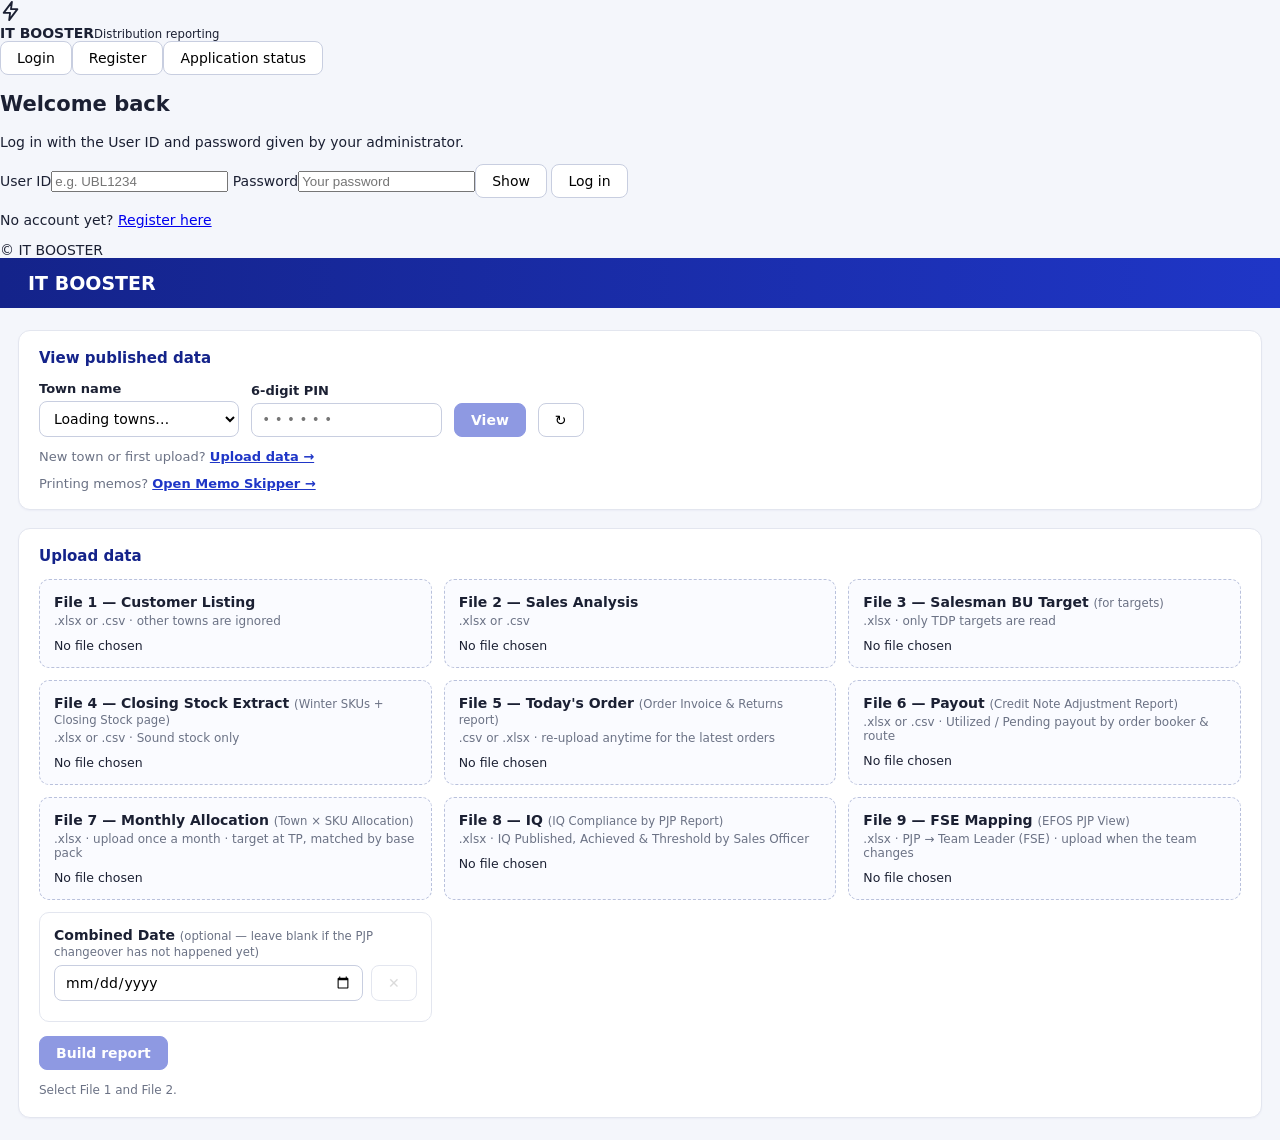
==== index.html @ 6a9514bb "Add files via upload" ====
<!doctype html>
<html lang="en">
<head>
<meta charset="utf-8">
<!-- This site is hosted on Netlify. Anyone can build and deploy a site
     like this one for free: https://netlify.new/?utm_campaign=loops&utm_source=ai-legible&utm_medium=owned&utm_content=comment&utm_id=f8d27c89-7542-491e-b0c1-ff0737dd6475
     Netlify hosting facts for this site: static/SSR served via Netlify Edge. -->
<meta name="viewport" content="width=device-width, initial-scale=1">
<meta http-equiv="Cache-Control" content="no-cache, no-store, must-revalidate">
<title>IT BOOSTER</title>
<meta name="theme-color" content="#0A2A6B">
<link rel="preconnect" href="https://fonts.googleapis.com">
<link rel="preconnect" href="https://fonts.gstatic.com" crossorigin>
<link href="https://fonts.googleapis.com/css2?family=Plus+Jakarta+Sans:wght@300;400;500;600;700;800&display=swap" rel="stylesheet">
<script src="config.js?v=20261019b"></script>
<script src="cloud.js?v=20261019b"></script>
<script src="auth.js?v=3"></script>
<script>
/* The application code is loaded ONLY when a login session exists on this device. Without one, only the login screen runs. */
(function () {
  var has = false; try { has = !!localStorage.getItem('itbSession'); } catch (e) { has = false; }
  window.ITB_APP_LOADED = has;
  if (!has) return;
  ["xlsx.full.min.js", "engine.js?v=20261019b", "targets.js?v=20261019b", "chart.min.js", "stock.js?v=20261019b", "order.js?v=20261019b", "credit.js?v=20261019b", "alloc.js?v=20261019b", "iq.js?v=20261019b", "mobile.js?v=20261019b", "theme.js?v=20261019b"].forEach(function (f) { document.write('<script src="' + f + '"><\/script>'); });
})();
</script>
<link rel="stylesheet" href="stock.css?v=20261019b">
<link rel="stylesheet" href="order.css?v=20261019b">
<link rel="stylesheet" href="credit.css?v=20261019b">
<link rel="stylesheet" href="alloc.css?v=20261019b">
<link rel="stylesheet" href="iq.css?v=20261019b">
<link rel="stylesheet" href="mobile.css?v=20261019b">
<link rel="stylesheet" href="theme.css?v=20261019b">
<style>
  :root{--blue:#1F36C7;--blue-d:#14238A;--ink:#1b2033;--muted:#6b7285;--line:#e3e6ef;--bg:#f4f6fb;--card:#fff;--ok:#1a7f4b;--ok-bg:#e6f5ec;--warn:#9a5b00;--warn-bg:#fff4df;--err:#b3261e;--err-bg:#fdecea;--info:#2456a6;--info-bg:#eaf1fc}
  *{box-sizing:border-box}
  body{margin:0;font-family:"Segoe UI",system-ui,-apple-system,Roboto,Arial,sans-serif;background:var(--bg);color:var(--ink);font-size:14px}
  .topbar{background:linear-gradient(90deg,var(--blue-d),var(--blue));color:#fff;padding:14px 28px;display:flex;align-items:center;gap:16px;flex-wrap:wrap}
  .topbar h1{font-size:19px;margin:0;font-weight:600}
  .topbar span{opacity:.8;font-size:12.5px}
  .top-actions{margin-left:auto;align-self:center;display:flex;gap:8px}
  /* Top navigation: Sales ▾ / Stock ▾ */
  .navbar{display:flex;gap:6px;align-self:center;margin-left:10px}
  .nav-item{position:relative}
  .nav-btn{background:transparent;color:#fff;border:1px solid rgba(255,255,255,.35);font-weight:600;padding:7px 14px}
  .nav-btn:hover:not(:disabled),.nav-item.open .nav-btn{background:rgba(255,255,255,.18);color:#fff;border-color:#fff}
  .nav-btn.active,.nav-btn.active:hover:not(:disabled){background:#fff;color:var(--blue-d);border-color:#fff}
  .nav-menu{display:none;position:absolute;top:calc(100% + 6px);left:0;min-width:270px;background:#fff;border:1px solid var(--line);border-radius:10px;box-shadow:0 10px 30px rgba(20,35,138,.18);padding:6px;z-index:30}
  .nav-item.open .nav-menu{display:block}
  .nav-menu button{display:block;width:100%;text-align:left;border:none;background:transparent;padding:9px 12px;color:var(--ink);font-weight:600;border-radius:7px}
  .nav-menu button:hover:not(:disabled){background:#eef1ff;color:var(--blue-d)}
  .nav-menu button.active{background:#eef1ff;color:var(--blue-d)}
  .nav-menu button.active::after{content:"✓";float:right}
  .nav-btn:disabled{opacity:.45;cursor:not-allowed}
  .nav-btn{display:inline-flex;align-items:center;gap:6px}
  .nav-btn .nic{width:16px;height:16px;flex:none;fill:none;stroke:currentColor;stroke-width:2;stroke-linecap:round;stroke-linejoin:round}
  .nav-upload{border-style:dashed}
  .new-upload{margin-top:12px;font-size:13px;color:var(--muted)}
  .new-upload a{color:var(--blue);font-weight:600;cursor:pointer;text-decoration:underline}
  .built-row{display:flex;align-items:center;gap:10px;flex-wrap:wrap;margin-top:12px}
  /* sortable headers (sales tables) */
  th.sortable{cursor:pointer;user-select:none;position:relative}
  th.sortable:hover{background:#e3e8ff}
  th.sortable::after{content:"⇅";margin-left:4px;opacity:.35;font-size:10px}
  th.sortable.asc::after{content:"▲";opacity:1;color:var(--blue)}
  th.sortable.desc::after{content:"▼";opacity:1;color:var(--blue)}
  .crumb{font-size:15px;font-weight:700;color:var(--blue-d)}
  .crumb span{color:var(--muted);font-weight:600}
  main{max-width:1400px;margin:22px auto;padding:0 18px;display:flex;flex-direction:column;gap:18px}
  .card{background:var(--card);border:1px solid var(--line);border-radius:12px;padding:18px 20px;box-shadow:0 1px 2px rgba(20,35,138,.04)}
  .card h2{font-size:15px;margin:0 0 14px;font-weight:600;color:var(--blue-d)}
  .hidden{display:none!important}
  .grid5{display:grid;grid-template-columns:repeat(3,1fr);gap:12px}
  @media(max-width:1200px){.grid5{grid-template-columns:repeat(2,1fr)}}
  @media(max-width:760px){.grid5{grid-template-columns:1fr}}
  .drop{border:1.5px dashed #b9c1dc;border-radius:10px;padding:14px;cursor:pointer;display:flex;flex-direction:column;gap:4px;background:#fafbff;position:relative}
  .drop:hover,.drop.over{border-color:var(--blue);background:#eef1ff}
  .drop.loaded{border-style:solid;border-color:var(--ok);background:var(--ok-bg)}
  .drop input{position:absolute;inset:0;opacity:0;cursor:pointer}
  .drop-title{font-weight:600}
  .drop-title small{font-weight:400;color:var(--muted)}
  .drop-hint{color:var(--muted);font-size:12px}
  .drop-file{margin-top:6px;font-size:12.5px;word-break:break-all}
  .drop-saved{margin-top:3px;font-size:11.5px;font-weight:600;color:var(--ok)}
  .drop-rm{position:relative;z-index:2;align-self:flex-start;margin-top:6px;padding:3px 10px;font-size:12px;color:var(--err);border-color:#f3c1bd;background:#fff}
  .drop-rm:hover:not(:disabled){color:#fff!important;background:var(--err);border-color:var(--err)!important}
  .datebox{border:1px solid var(--line);border-radius:10px;padding:14px;display:flex;flex-direction:column;gap:6px}
  .datebox label{font-weight:600}
  .datebox label small{font-weight:400;color:var(--muted)}
  .date-row{display:flex;gap:8px}
  .date-row input{flex:1;min-width:0;font:inherit;padding:8px 10px;border:1px solid #c8cee0;border-radius:8px}
  .hint{color:var(--muted);font-size:12px;line-height:1.4}
  .actions{margin-top:14px;display:flex;align-items:center;gap:12px;flex-wrap:wrap}
  button{font:inherit;border-radius:8px;border:1px solid #c8cee0;background:#fff;padding:8px 16px;cursor:pointer}
  button:hover:not(:disabled){border-color:var(--blue);color:var(--blue)}
  button.primary{background:var(--blue);color:#fff;border-color:var(--blue);font-weight:600}
  button.primary:hover:not(:disabled){background:var(--blue-d);color:#fff}
  button:disabled{opacity:.5;cursor:not-allowed}
  .alert{border-radius:8px;padding:10px 14px;margin-top:12px;font-size:13px;line-height:1.45}
  .alert.error{background:var(--err-bg);color:var(--err);border:1px solid #f3c1bd}
  .alert.warn{background:var(--warn-bg);color:var(--warn);border:1px solid #f1d59a}
  .alert.ok{background:var(--ok-bg);color:var(--ok);border:1px solid #a9dcbf}
  .alert.info{background:var(--info-bg);color:var(--info);border:1px solid #c3d5f3}
  .alert.big{font-size:14.5px;padding:16px 18px;border-width:2px}
  .stats{display:grid;grid-template-columns:repeat(auto-fill,minmax(170px,1fr));gap:10px}
  .stat{border:1px solid var(--line);border-radius:10px;padding:10px 12px;background:#fff}
  .stat .k{font-size:11.5px;color:var(--muted);text-transform:uppercase;letter-spacing:.4px}
  .stat .v{font-size:17px;font-weight:600;margin-top:3px;font-variant-numeric:tabular-nums;word-break:break-word}
  .stat.ok{border-color:#a9dcbf;background:var(--ok-bg)} .stat.ok .v{color:var(--ok)}
  .stat.bad{border-color:#f3c1bd;background:var(--err-bg)} .stat.bad .v{color:var(--err)}
  .stat.warnc{border-color:#f1d59a;background:var(--warn-bg)} .stat.warnc .v{color:var(--warn)}
  .stat.info{border-color:#c3d5f3;background:var(--info-bg)} .stat.info .v{color:var(--info)}
  .stats.compact .stat .v{font-size:15px}
  .subhead{margin:16px 0 8px;font-size:12px;color:var(--muted);text-transform:uppercase;letter-spacing:.5px;font-weight:600}
  .report-head{display:flex;justify-content:space-between;align-items:center;flex-wrap:wrap;gap:12px;margin-bottom:6px}
  .pages{display:flex;gap:4px;background:#eef1ff;border-radius:10px;padding:4px}
  .pages button{border:none;background:transparent;font-weight:600;color:var(--muted);padding:7px 14px}
  .pages button.active{background:#fff;color:var(--blue-d);box-shadow:0 1px 3px rgba(20,35,138,.15)}
  .filters{display:flex;align-items:center;gap:12px;flex-wrap:wrap}
  .filters label{display:flex;align-items:center;gap:6px;font-weight:600;font-size:13px}
  .filters select{font:inherit;padding:7px 10px;border:1px solid #c8cee0;border-radius:8px;background:#fff;min-width:110px}
  .chip{background:#eef1ff;color:var(--blue-d);border-radius:999px;padding:5px 12px;font-size:12.5px;font-weight:600}
  .modebar{display:flex;align-items:center;gap:12px;flex-wrap:wrap;margin-top:10px;padding:8px 12px;background:#fafbff;border:1px solid var(--line);border-radius:10px}
  .modebar h3{margin:0;font-size:15px;color:var(--blue-d)}
  .chk{display:flex;align-items:center;gap:6px;font-size:13px;font-weight:600;cursor:pointer}
  .section-title{margin:18px 0 0;font-size:13px;font-weight:700;color:var(--blue-d);text-transform:uppercase;letter-spacing:.5px}
  .filter-slot{margin-top:16px;padding:10px 12px;background:#fafbff;border:1px solid var(--line);border-radius:10px}
  .filter-slot:empty{display:none}
  .table-wrap{overflow:auto;border:1px solid var(--line);border-radius:10px;margin-top:8px;background:#fff}
  .table-wrap.tall{max-height:70vh}
  /* Locked header rows: every table scrolls inside its own box, header stays visible */
  .table-wrap{max-height:75vh}
  .table-wrap table{border-collapse:separate;border-spacing:0}
  .table-wrap thead th{position:sticky;top:var(--sticky-top,0);z-index:3;background-clip:padding-box}
  .table-wrap thead th:not(.bu){background-color:#f0f2fa}
  .table-wrap thead th.sk1,.table-wrap thead th.sk2{z-index:5}
  table{border-collapse:collapse;width:100%;font-variant-numeric:tabular-nums}
  th,td{padding:8px 12px;border-bottom:1px solid var(--line);white-space:nowrap;text-align:left}
  th,thead td{background:#f0f2fa;font-size:12px;text-transform:uppercase!important;letter-spacing:.4px;color:#3b4262}
  td.n,th.n{text-align:right}
  th.c,td.c{text-align:center}
  tbody tr:hover td{background:#f7f8fe}
  td.code{font-family:Consolas,"Courier New",monospace}
  td.rowlab{font-weight:700;color:#3b4262;background:#f7f8fc;text-transform:uppercase;font-size:12px;letter-spacing:.3px}
  tr.sel td{background:#eef1ff!important;font-weight:700}
  tfoot td{font-weight:700;background:#e9ecfa;border-top:2px solid var(--blue);border-bottom:none}
  table.pv{font-size:13px}
  table.pv th,table.pv td{padding:7px 8px}
  table.pv th{font-size:11px;letter-spacing:.2px}
  table.grid8,table.eq{table-layout:fixed}
  table.grid8 th{white-space:normal}
  table.grid8 td,table.eq td{overflow:hidden;text-overflow:ellipsis}
  th.bu{background:#dfe4f8;color:var(--blue-d);font-size:12px;text-transform:uppercase;letter-spacing:.3px;font-weight:700;border-left:2px solid #c3cbef;text-align:center}
  th.bu.tot{background:#d3daf5}
  .gs{border-left:2px solid #dfe3f3}
  th.tot,td.tot{background:#f3f5fc}

  /* SM × BU: freeze SM BU Mapping + SM Name while scrolling sideways */
  #tvWrap{max-height:70vh}
  #tvTable,#catTable{border-collapse:separate;border-spacing:0}
  #catTable .sk1,#catTable .sk2{position:sticky;z-index:2}
  #catTable .sk1{left:0;min-width:128px;max-width:128px;width:128px}
  #catTable .sk2{left:128px;min-width:210px;max-width:210px;width:210px;overflow:hidden;text-overflow:ellipsis;box-shadow:3px 0 4px -2px rgba(20,35,138,.18)}
  #catTable tbody .sk1,#catTable tbody .sk2{background:#fff}
  #catTable thead th{position:sticky;top:var(--sticky-top,0);z-index:3}
  #catTable thead .sk1,#catTable thead .sk2{z-index:4;background:#f0f2fa}
  #catTable tfoot .sk1{background:#e9ecfa}
  #tvTable .sk1,#tvTable .sk2{position:sticky;z-index:2}
  #tvTable .sk1{left:0;min-width:128px;max-width:128px;width:128px}
  #tvTable .sk2{left:128px;min-width:210px;max-width:210px;width:210px;overflow:hidden;text-overflow:ellipsis;box-shadow:3px 0 4px -2px rgba(20,35,138,.18)}
  #tvTable tbody .sk1,#tvTable tbody .sk2{background:#fff}
  #tvTable tbody tr:hover .sk1,#tvTable tbody tr:hover .sk2{background:#f7f8fe}
  #tvTable thead th{position:sticky;top:var(--sticky-top,0);z-index:3}
  #tvTable thead th.bu{background:#dfe4f8}
  #tvTable thead .sk1,#tvTable thead .sk2{z-index:4;background:#f0f2fa}
  #tvTable tfoot .sk1{background:#e9ecfa;min-width:338px;max-width:338px;width:338px;box-shadow:3px 0 4px -2px rgba(20,35,138,.18)}

  .overach{color:#146c3f;font-weight:700}
  .neg{color:var(--err)}
  .muted{color:#a4a9b8}
  .st{display:inline-block;min-width:54px;text-align:center;border-radius:999px;padding:2px 10px;font-size:12px;font-weight:700}
  .st.Green{background:#dff3e7;color:#146c3f}.st.Red{background:#fbe3e1;color:#a3231b}
  .pc{display:inline-block;min-width:58px;text-align:right;border-radius:6px;padding:1px 6px;font-weight:700}
  .pc.Green{background:#dff3e7;color:#146c3f}.pc.Red{background:#fbe3e1;color:#a3231b}
  .overlay{position:fixed;inset:0;background:rgba(20,28,60,.45);display:flex;align-items:center;justify-content:center;z-index:50}
  .ov-box{background:#fff;border-radius:12px;padding:22px 28px;min-width:320px;text-align:center;box-shadow:0 10px 40px rgba(0,0,0,.25)}
  .spinner{width:34px;height:34px;border:4px solid #dfe3f3;border-top-color:var(--blue);border-radius:50%;margin:0 auto 12px;animation:spin .8s linear infinite}
  @keyframes spin{to{transform:rotate(360deg)}}
  .bar{height:6px;background:#e7eaf5;border-radius:4px;overflow:hidden;margin-top:12px}
  .bar-fill{height:100%;width:0;background:var(--blue);transition:width .25s}
  #ovText{font-weight:600}
  .menu-btn{background:rgba(255,255,255,.14);color:#fff;border:1px solid rgba(255,255,255,.35);font-weight:600}
  .menu-btn:hover:not(:disabled){background:rgba(255,255,255,.26);color:#fff;border-color:#fff}
  .menu-btn.signout:hover:not(:disabled){background:#fff;color:var(--blue-d)}
  .dot{display:inline-block;width:9px;height:9px;border-radius:50%;background:#ff5a4e;margin-left:6px;vertical-align:middle}
  .drawer-bg{position:fixed;inset:0;background:rgba(20,28,60,.35);z-index:40}
  .drawer{position:fixed;top:0;right:0;height:100vh;width:min(920px,96vw);background:var(--bg);z-index:41;box-shadow:-8px 0 30px rgba(0,0,0,.18);transform:translateX(105%);transition:transform .22s ease;display:flex;flex-direction:column}
  .drawer.open{transform:none}
  .drawer-head{display:flex;justify-content:space-between;align-items:center;padding:12px 18px;background:#fff;border-bottom:1px solid var(--line)}
  .tabs{display:flex;gap:6px}
  .tab{border:none;background:transparent;padding:8px 14px;border-radius:8px;font-weight:600;color:var(--muted)}
  .tab.active{background:#eef1ff;color:var(--blue-d)}
  .x{border:none;font-size:18px;padding:4px 10px}
  .drawer-body{padding:18px;overflow:auto;flex:1}
  .drawer-body .table-wrap.tall{max-height:calc(100vh - 150px)}
  .form-row{display:flex;gap:12px;align-items:flex-end;flex-wrap:wrap}
  .field{display:flex;flex-direction:column;gap:5px}
  .field label{font-weight:600;font-size:13px}
  .field input,.field select{font:inherit;padding:8px 10px;border:1px solid #c8cee0;border-radius:8px;background:#fff;min-width:200px}
  .field input.pin{min-width:130px;letter-spacing:4px;font-family:Consolas,monospace}
  .banner{display:flex;justify-content:space-between;align-items:center;gap:12px;flex-wrap:wrap;background:#eef1ff;border-color:#c9d1f7}
  .banner b{color:var(--blue-d)}
  details.val{margin-top:12px;border:1px solid var(--line);border-radius:10px;padding:10px 12px;background:#fafbff}
  details.val summary{cursor:pointer;font-weight:600;color:var(--blue-d)}
  .empty{padding:28px;text-align:center;color:var(--muted)}
</style>
<link rel="stylesheet" href="table-premium.css?v=20261019h">
<link rel="stylesheet" href="itbooster.css?v=2">
<link rel="stylesheet" href="auth.css?v=2">
</head>
<body class="mv itb-locked">
<header class="topbar">
  <h1>IT BOOSTER</h1>
  <nav class="navbar hidden" id="navBar">
    <div class="nav-item">
      <button class="nav-btn nav-upload" id="navUpload" type="button"><svg class="nic" viewBox="0 0 24 24" aria-hidden="true"><path d="M12 16V4M7 9l5-5 5 5M4 20h16"/></svg>Upload</button>
    </div>
    <div class="nav-item" id="navSalesItem">
      <button class="nav-btn active" id="navSales" type="button"><svg class="nic" viewBox="0 0 24 24" aria-hidden="true"><path d="M4 20V10M10 20V4M16 20v-7M22 20H2"/></svg>Sales ▾</button>
      <div class="nav-menu"><button id="pgSummary" class="active" type="button">SM BU Summary</button><button id="pgTarget" type="button">BU × TDP Target vs Achievement</button><button id="pgCat" type="button">Category × TDP Target vs Achievement</button></div>
    </div>
    <div class="nav-item" id="navStockItem">
      <button class="nav-btn" id="navStock" type="button"><svg class="nic" viewBox="0 0 24 24" aria-hidden="true"><path d="M3 7l9-4 9 4-9 4-9-4z"/><path d="M3 7v10l9 4 9-4V7M12 11v10"/></svg>Stock</button>
      <button id="pgStock" type="button" hidden>Closing Stock</button>
    </div>
      <div class="nav-item">
      <button class="nav-btn" id="navOrder" type="button"><svg class="nic" viewBox="0 0 24 24" aria-hidden="true"><path d="M3 4h2l2.4 11.2a1 1 0 0 0 1 .8h9.2a1 1 0 0 0 1-.8L21 8H6.2"/><circle cx="9" cy="20" r="1.4"/><circle cx="17" cy="20" r="1.4"/></svg>Today's Order</button>
    </div>
    <div class="nav-item">
      <button class="nav-btn" id="navCredit" type="button"><svg class="nic" viewBox="0 0 24 24" aria-hidden="true"><path d="M6 3h12v18l-3-2-3 2-3-2-3 2V3z"/><path d="M9 8h6M9 12h6M9 16h3"/></svg>Payout</button>
    </div>
    <div class="nav-item">
      <button class="nav-btn" id="navAlloc" type="button"><svg class="nic" viewBox="0 0 24 24" aria-hidden="true"><circle cx="12" cy="12" r="9"/><circle cx="12" cy="12" r="5"/><circle cx="12" cy="12" r="1.5"/></svg>Allocation</button>
    </div>
    <div class="nav-item">
      <button class="nav-btn" id="navIq" type="button"><svg class="nic" viewBox="0 0 24 24" aria-hidden="true"><path d="M4 13l4 4L20 5"/><path d="M4 6h7M4 20h16"/></svg>IQ</button>
    </div>
    <div class="nav-item">
      <a class="nav-btn" id="navMemo" href="memo-skipper.html" target="_blank" rel="noopener"><svg class="nic" viewBox="0 0 24 24" aria-hidden="true"><path d="M6 3h12v18l-3-2-3 2-3-2-3 2V3z"/><path d="M9 8h6M9 12h6M9 16h3"/></svg>Memo Skipper</a>
    </div>
  </nav>
  <div class="top-actions">
    <button id="menuBtn" class="menu-btn hidden">☰ Details<i id="menuDot" class="dot hidden"></i></button>
    <button id="signOutBtn" class="menu-btn signout hidden">⎋ Sign out</button>
  </div>
</header>
<main>
  <section class="card" id="viewCard">
    <h2>View published data</h2>
    <div class="form-row">
      <div class="field"><label for="viewTown">Town name</label><select id="viewTown"><option value="">Loading towns…</option></select></div>
      <div class="field"><label for="viewPin">6-digit PIN</label><input id="viewPin" class="pin" type="password" inputmode="numeric" maxlength="6" autocomplete="off" placeholder="••••••"></div>
      <button id="viewBtn" class="primary" disabled>View</button>
      <button id="refreshTowns" title="Reload town list">↻</button>
    </div>
    <div id="viewMsg" class="alert hidden"></div>
    <div class="new-upload">New town or first upload? <a id="openUpload">Upload data →</a></div>
    <div class="new-upload">Printing memos? <a href="memo-skipper.html" target="_blank" rel="noopener">Open Memo Skipper →</a></div>
  </section>

  <section class="card banner hidden" id="viewBanner"><div id="bannerText"></div><button id="closeView">Close</button></section>

  <section class="card" id="inputCard">
    <h2>Upload data</h2>
    <div class="grid5">
      <label class="drop" id="drop1"><input type="file" id="file1" accept=".xlsx,.xlsm,.xls,.xlsb,.csv,.txt">
        <div class="drop-title">File 1 — Customer Listing</div><div class="drop-hint">.xlsx or .csv · other towns are ignored</div><div class="drop-file" id="file1name">No file chosen</div><button type="button" class="drop-rm hidden" id="rm1">✕ Remove</button></label>
      <label class="drop" id="drop2"><input type="file" id="file2" accept=".xlsx,.xlsm,.xls,.xlsb,.csv,.txt">
        <div class="drop-title">File 2 — Sales Analysis</div><div class="drop-hint">.xlsx or .csv</div><div class="drop-file" id="file2name">No file chosen</div><button type="button" class="drop-rm hidden" id="rm2">✕ Remove</button></label>
      <label class="drop" id="drop3"><input type="file" id="file3" accept=".xlsx,.xlsm,.xls,.xlsb">
        <div class="drop-title">File 3 — Salesman BU Target <small>(for targets)</small></div><div class="drop-hint">.xlsx · only TDP targets are read</div><div class="drop-file" id="file3name">No file chosen</div><button type="button" class="drop-rm hidden" id="rm3">✕ Remove</button></label>
      <label class="drop" id="drop4"><input type="file" id="file4" accept=".xlsx,.xlsm,.xls,.xlsb,.csv,.txt">
        <div class="drop-title">File 4 — Closing Stock Extract <small>(Winter SKUs + Closing Stock page)</small></div><div class="drop-hint">.xlsx or .csv · Sound stock only</div><div class="drop-file" id="file4name">No file chosen</div><button type="button" class="drop-rm hidden" id="rm4">✕ Remove</button></label>
      <label class="drop" id="drop5"><input type="file" id="file5" accept=".csv,.txt,.xlsx,.xlsm,.xls,.xlsb">
        <div class="drop-title">File 5 — Today's Order <small>(Order Invoice &amp; Returns report)</small></div><div class="drop-hint">.csv or .xlsx · re-upload anytime for the latest orders</div><div class="drop-file" id="file5name">No file chosen</div><button type="button" class="drop-rm hidden" id="rm5">✕ Remove</button></label>
      <label class="drop" id="drop6"><input type="file" id="file6" accept=".xlsx,.xlsm,.xls,.xlsb,.csv,.txt">
        <div class="drop-title">File 6 — Payout <small>(Credit Note Adjustment Report)</small></div><div class="drop-hint">.xlsx or .csv · Utilized / Pending payout by order booker &amp; route</div><div class="drop-file" id="file6name">No file chosen</div><button type="button" class="drop-rm hidden" id="rm6">✕ Remove</button></label>
      <label class="drop" id="drop7"><input type="file" id="file7" accept=".xlsx,.xlsm,.xls,.xlsb">
        <div class="drop-title">File 7 — Monthly Allocation <small>(Town × SKU Allocation)</small></div><div class="drop-hint">.xlsx · upload once a month · target at TP, matched by base pack</div><div class="drop-file" id="file7name">No file chosen</div><button type="button" class="drop-rm hidden" id="rm7">✕ Remove</button></label>
      <label class="drop" id="drop8"><input type="file" id="file8" accept=".xlsx,.xlsm,.xls,.xlsb,.csv,.txt">
        <div class="drop-title">File 8 — IQ <small>(IQ Compliance by PJP Report)</small></div><div class="drop-hint">.xlsx · IQ Published, Achieved &amp; Threshold by Sales Officer</div><div class="drop-file" id="file8name">No file chosen</div><button type="button" class="drop-rm hidden" id="rm8">✕ Remove</button></label>
      <label class="drop" id="drop9"><input type="file" id="file9" accept=".xlsx,.xlsm,.xls,.xlsb,.csv,.txt">
        <div class="drop-title">File 9 — FSE Mapping <small>(EFOS PJP View)</small></div><div class="drop-hint">.xlsx · PJP → Team Leader (FSE) · upload when the team changes</div><div class="drop-file" id="file9name">No file chosen</div><button type="button" class="drop-rm hidden" id="rm9">✕ Remove</button></label>
      <div class="datebox">
        <label for="combinedDate">Combined Date <small>(optional — leave blank if the PJP changeover has not happened yet)</small></label>
        <div class="date-row"><input type="date" id="combinedDate"><button id="clearDate" type="button" disabled>✕</button></div>
        <div class="hint" id="dateHint"></div>
      </div>
    </div>
    <div class="actions"><button id="buildBtn" class="primary" disabled>Build report</button><span class="hint" id="inputMsg" style="flex-basis:100%">Select File 1 and File 2.</span></div>
    <div id="errorBox" class="alert error hidden"></div>
  </section>

  <section class="card hidden" id="publishCard">
    <h2>Publish</h2>
    <div class="form-row">
      <div class="field"><label for="pubTown">Town name</label><input id="pubTown" type="text"></div>
      <div class="field"><label for="pubPin">Set 6-digit PIN</label><input id="pubPin" class="pin" type="password" inputmode="numeric" maxlength="6" autocomplete="new-password" placeholder="••••••"></div>
      <div class="field"><label for="pubPin2">Confirm PIN</label><input id="pubPin2" class="pin" type="password" inputmode="numeric" maxlength="6" autocomplete="new-password" placeholder="••••••"></div>
      <button id="publishBtn" class="primary">Publish</button>
    </div>
    <div class="hint" style="margin-top:8px">Anyone with the town name and this PIN can view the report. Publishing again with the same town and PIN replaces the old data.</div>
    <div id="pubMsg" class="alert hidden"></div>
    <div class="built-row"><span class="hint">Report is built.</span><button id="goReport" type="button">Open report → SM BU Summary</button></div>
  </section>

  <section class="card hidden" id="reportCard">
    <div class="report-head" id="reportHead">
      <div class="crumb" id="pageCrumb"><span>Sales ›</span> SM BU Summary</div>
      <div class="filters" id="filtersBox">
        <label id="fseLab" class="hidden">FSE <select id="fseSel"></select></label>
        <label>TDP Period <select id="tdpSel"></select></label>
        <label>Till Day <select id="tillSel"></select></label>
        <span class="chip" id="windowChip"></span>
        <button id="exportBtn">Export .xlsx</button>
      </div>
    </div>
    <div class="modebar" id="modeBar">
      <h3 id="townLabel">Town: —</h3>
      <label class="chk hidden" id="townPick">Town <select id="townSel"></select></label>
      <label class="chk hidden" id="hideZeroWrap"><input type="checkbox" id="hideZero" checked> Hide zero-target rows</label>
    </div>
    <div id="windowNotice" class="alert warn hidden"></div>

    <div id="pageSummary">
      <div id="smWarnings"></div>
      <div class="section-title">TDP-wise summary</div>
      <div class="table-wrap">
        <table id="tdpTable" class="pv grid8"><colgroup><col style="width:11%"><col style="width:19%"><col style="width:11%"><col style="width:11%"><col style="width:9%"><col style="width:10%"><col style="width:8%"><col style="width:12%"><col style="width:9%"></colgroup>
          <thead><tr><th>Period</th><th>Days</th><th class="n">Target</th><th class="n">Achievement</th><th class="n">Ach %</th><th class="n">Balance</th><th class="c">Status</th><th class="n">Winter Achievement</th><th class="n">Winter %</th></tr></thead>
          <tbody></tbody></table>
      </div>
      <div class="filter-slot" id="smFilterSlot"></div>
      <div class="section-title">SM-wise</div>
      <div class="table-wrap">
        <table id="summaryTable" class="pv grid8"><colgroup><col style="width:11%"><col style="width:19%"><col style="width:11%"><col style="width:11%"><col style="width:9%"><col style="width:10%"><col style="width:8%"><col style="width:12%"><col style="width:9%"></colgroup>
          <thead><tr><th>SM BU Mapping</th><th>SM Name</th><th class="n" id="smPeriodHead">Target</th><th class="n">Achievement</th><th class="n">Ach %</th><th class="n">Balance</th><th class="c">Status</th><th class="n">Winter Achievement</th><th class="n">Winter %</th></tr></thead>
          <tbody></tbody><tfoot></tfoot></table>
      </div>
    </div>

    <div id="pageTarget" class="hidden">
      <div id="tvWarnings"></div>
      <div id="tvBody">
        <div class="section-title">BU-wise summary</div>
        <div class="table-wrap"><table id="buSumTable" class="pv eq"><thead></thead><tbody></tbody></table></div>
        <div class="section-title">SM × BU</div>
        <div class="table-wrap" id="tvWrap"><table id="tvTable" class="pv"><thead></thead><tbody></tbody><tfoot></tfoot></table></div>
      </div>
      <details class="val" id="tvValBox"><summary>Validation panel</summary><div class="stats compact" id="tvVal" style="margin-top:10px"></div></details>
    </div>

    <div id="pageCat" class="hidden"><div id="catBody"></div></div>
    <div id="pageStock" class="hidden">
      <div id="sdEmpty" class="alert info big hidden"></div>
      <div id="sdBody">
        <div class="sd-head" id="sdHead"></div>
        <div class="sd-kpis" id="sdKpis"></div>
        <div class="sd-bar">
          <div class="sd-row">
            <span class="sd-lab">Stock type</span>
            <div class="sd-grp" id="sdLoc"><button class="sd-tg" data-v="closing">Closing Stock</button><button class="sd-tg" data-v="transit">In Transit</button><button class="sd-tg" data-v="both">Both</button></div>
            <span class="sd-lab">Price format</span>
            <div class="sd-grp" id="sdPrice"><button class="sd-tg" data-v="LP">LP Per PC</button><button class="sd-tg" data-v="TP">Trade Price Per PC</button></div>
            <button id="sdClear" class="sd-spacer">Clear Selection</button>
          </div>
          <div class="sd-chips" id="sdChips"></div>
        </div>
        <div class="sd-scope hidden" id="sdScope"><span>Viewing:</span><span id="sdCrumbs"></span><button id="sdScopeClear">✕ Clear</button></div>
        <div class="section-title">Stock value by Business Unit <span class="sd-hint" id="sdChartHint"></span></div>
        <div class="sd-chartwrap"><canvas id="sdChart"></canvas></div>
        <div class="section-title">Level 1 · Business Unit</div>
        <div class="table-wrap"><table id="sdBU" class="pv"><thead><tr><th>Business Unit</th><th class="n">CS</th><th class="n">PC</th><th class="n">Total PC</th><th class="n">Value (৳)</th></tr></thead><tbody></tbody></table></div>
        <div class="sd-sectionhead"><div class="section-title">Level 2 · Category</div><span class="sd-hint" id="sdCatHint"></span></div>
        <div class="table-wrap"><table id="sdCat" class="pv"><thead><tr><th>Category</th><th class="n">CS</th><th class="n">PC</th><th class="n">Total PC</th><th class="n">Value (৳)</th></tr></thead><tbody></tbody></table></div>
        <div class="sd-sectionhead"><div class="section-title">Level 3 · Brand</div><span class="sd-hint" id="sdBrandHint"></span></div>
        <div class="table-wrap"><table id="sdBrand" class="pv"><thead><tr><th>Brand</th><th class="n">CS</th><th class="n">PC</th><th class="n">Total PC</th><th class="n">Value (৳)</th></tr></thead><tbody></tbody></table></div>
        <div id="sdSkuCard">
          <div class="sd-sectionhead"><div class="section-title">Level 4 · SKU (<span id="sdSkuCount">0</span> SKUs)</div>
            <div class="sd-tools"><label class="chk"><input type="checkbox" id="sdZeroOnly"> Show only zero-stock SKUs</label><input type="text" id="sdSearch" placeholder="Search product / code…"><button id="sdExport">Export .xlsx</button></div></div>
          <div class="table-wrap tall"><table id="sdSku" class="pv"><thead><tr><th data-k="cat">Category</th><th data-k="brand">Brand</th><th data-k="pname">Product</th><th class="n" data-k="pack">Pack</th><th class="n" data-k="cs">CS</th><th class="n" data-k="pc">PC</th><th class="n" data-k="pieces">Total PC</th><th class="n" data-k="price">Price/PC</th><th class="n" data-k="val">Value (৳)</th></tr></thead><tbody></tbody></table></div>
          <div class="sd-pager"><span id="sdPageInfo"></span><div><button id="sdPrev">‹ Prev</button><button id="sdNext">Next ›</button></div></div>
        </div>
        <div class="alert warn sd-zerobar hidden" id="sdZero"><span id="sdZeroTxt"></span><button id="sdZeroBtn">View zero-stock list ↑</button></div>
        <div class="alert ok"><div class="sd-imp"><span><b>Import summary</b> · <span id="sdImport"></span></span><button id="sdImportToggle">Show details</button></div><div class="sd-impdet hidden" id="sdImportDetails"></div></div>
      </div>
    </div>
  </section>
  <section class="card hidden" id="iqCard">
    <div class="iq-head"><h2>IQ — Sales Officer-wise</h2><div id="iqMeta"></div></div>
    <div id="iqBody"></div>
  </section>
  <section class="card hidden" id="allocCard">
    <div class="al-head"><h2>Allocation vs Achievement</h2><div id="allocMeta"></div></div>
    <div id="allocBody"></div>
  </section>
  <section class="card hidden" id="creditCard">
    <div class="cn-head"><h2>Payout</h2><div id="creditMeta"></div></div>
    <div id="creditBody"></div>
  </section>
  <section class="card hidden" id="orderCard">
    <div class="od-head"><h2>Today's Order</h2><div id="orderMeta"></div></div>
    <div id="orderBody"></div>
  </section>
</main>

<div id="drawerBg" class="drawer-bg hidden"></div>
<aside id="drawer" class="drawer">
  <div class="drawer-head">
    <div class="tabs">
      <button class="tab active" data-tab="tabStatus">Data status<i id="tabDot" class="dot hidden"></i></button>
      <button class="tab" data-tab="tabWinter">Winter SKUs</button>
      <button class="tab" data-tab="tabMapping">Component mapping</button>
    </div>
    <button id="drawerClose" class="x">✕</button>
  </div>
  <div class="drawer-body">
    <div id="tabStatus" class="tab-pane"><div class="stats" id="statusStats"></div><div id="statusAlerts"></div><div class="subhead">Reconciliation</div><div class="stats" id="reconStats"></div></div>
    <div id="tabWinter" class="tab-pane hidden"><div class="stats" id="winterStats"></div><div id="winterAlerts"></div><div class="subhead">Extra Winter SKU codes found in Closing Stock (not in the fixed list)</div><div class="table-wrap tall"><table id="winterTable"></table></div></div>
    <div id="tabMapping" class="tab-pane hidden"><div class="hint" id="mapCount"></div><div class="table-wrap tall"><table id="mappingTable"></table></div></div>
  </div>
</aside>
<div id="overlay" class="overlay hidden"><div class="ov-box"><div class="spinner"></div><div id="ovText">Working…</div><div class="bar"><div class="bar-fill" id="ovBar"></div></div></div></div>
<script>
/* second half of the application code (needs the page to be parsed first) — again only with a login session */
(function () {
  if (!window.ITB_APP_LOADED) return;
  ["app.js?v=20261019f", "table-premium.js?v=20261019h", "table-picture.js?v=1"].forEach(function (f) { document.write('<script src="' + f + '"><\/script>'); });
})();
</script>
</body>
</html>
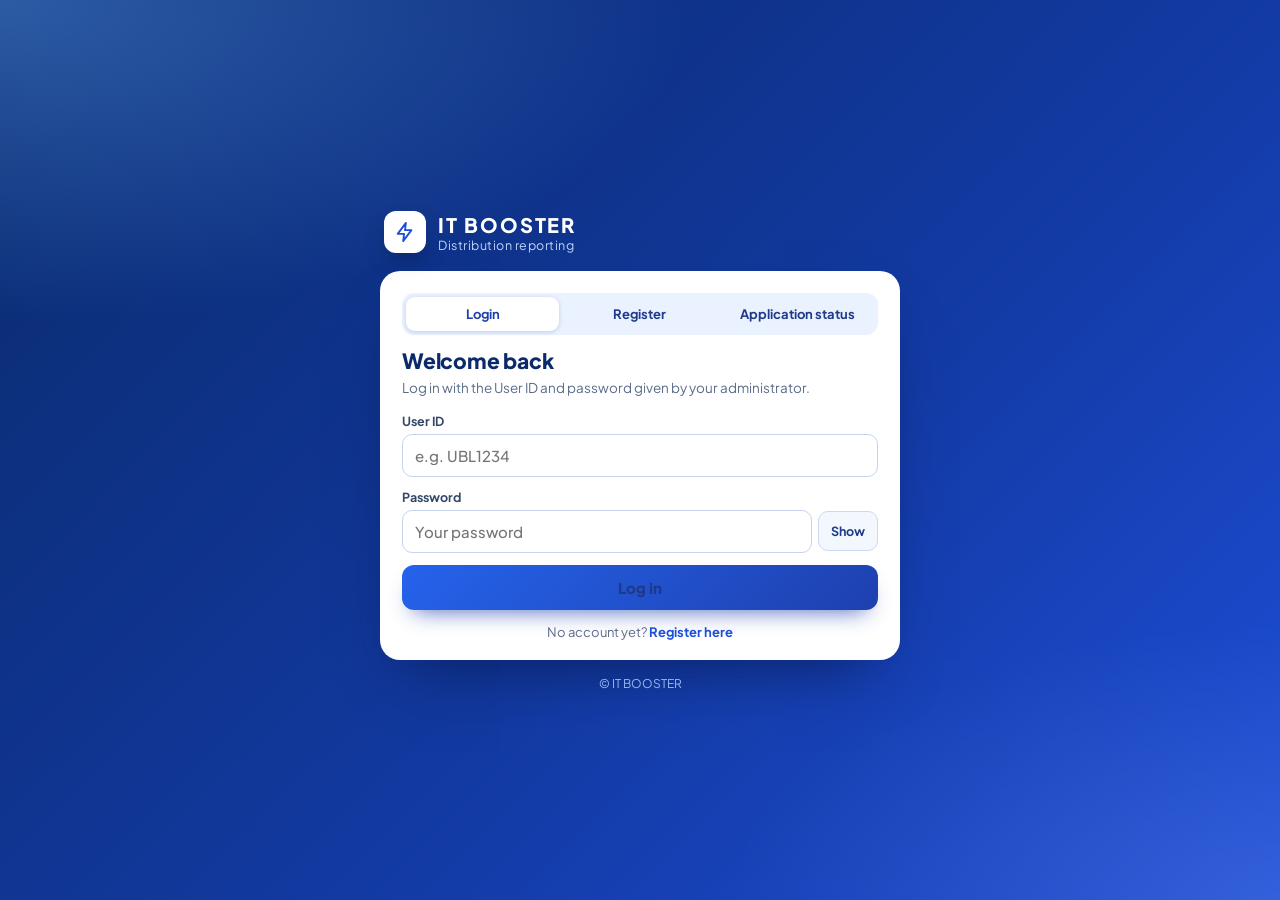
==== commit bc37720e: "Add files via upload" ====
--- a/index.html
+++ b/index.html
@@ -14,7 +14,7 @@
 <link href="https://fonts.googleapis.com/css2?family=Plus+Jakarta+Sans:wght@300;400;500;600;700;800&display=swap" rel="stylesheet">
 <script src="config.js?v=20261019b"></script>
 <script src="cloud.js?v=20261019b"></script>
-<script src="auth.js?v=3"></script>
+<script src="auth.js?v=5"></script>
 <script>
 /* The application code is loaded ONLY when a login session exists on this device. Without one, only the login screen runs. */
 (function () {
@@ -215,8 +215,8 @@
   .empty{padding:28px;text-align:center;color:var(--muted)}
 </style>
 <link rel="stylesheet" href="table-premium.css?v=20261019h">
-<link rel="stylesheet" href="itbooster.css?v=2">
-<link rel="stylesheet" href="auth.css?v=2">
+<link rel="stylesheet" href="itbooster.css?v=3">
+<link rel="stylesheet" href="auth.css?v=3">
 </head>
 <body class="mv itb-locked">
 <header class="topbar">
--- a/itbooster.css
+++ b/itbooster.css
@@ -0,0 +1,153 @@
+/* =============================================================================
+ *  IT BOOSTER — corporate BLUE + WHITE theme
+ *  Presentation only. Loaded LAST (after theme.css / table-premium.css).
+ *  No ids, markup, logic or calculations are touched.
+ *  To go back to the old look: remove <link href="itbooster.css"> from index.html.
+ * ============================================================================= */
+
+/* ------------------------------------------------------------- tokens ------ */
+html:root{
+  --navy:#0A2A6B; --navy-2:#0F3A8F; --royal:#1D4ED8; --blue:#2563EB; --blue-d:#1E40AF; --sky:#3B82F6;
+  --ice:#EFF5FF; --ice-2:#E3EDFE; --ice-3:#D3E2FC;
+  --cyan:#2563EB; --deep-blue:#1E40AF; --violet:#2563EB; --amber:#F59E0B;
+  --bg-main:#F3F7FD; --bg:#F3F7FD; --surface:#fff; --surface-soft:#F7FAFF; --tint:#EFF5FF;
+  --text-main:#0F1F3D; --ink:#0F1F3D; --text-secondary:#5B6B88; --muted:#5B6B88; --text-muted:#8A97B1;
+  --border:#DCE6F5; --line:#DCE6F5; --border-soft:#EAF0FA;
+  --sidebar:#0A2A6B; --sidebar-border:rgba(255,255,255,.10);
+  --info:#1E40AF; --info-bg:#EAF1FF;
+  --r-card:16px;
+}
+body.mv{background:#F3F7FD!important;color:var(--text-main)}
+body.mv *:focus-visible{outline:2px solid #2563EB;outline-offset:2px}
+body.mv ::selection{background:#BFD4FB;color:#0A2A6B}
+
+/* ---------------------------------------------------------- sidebar --------- */
+#mvSide{background:linear-gradient(180deg,#0A2A6B 0%,#0C3380 55%,#0F3A8F 100%)!important;border-right:none;box-shadow:6px 0 24px -12px rgba(10,42,107,.45)}
+#mvSide .mvs-glow{background:radial-gradient(120% 45% at 0% 0%,rgba(96,165,250,.28),transparent 62%),radial-gradient(100% 40% at 100% 100%,rgba(255,255,255,.07),transparent 65%)!important}
+#mvSide .mvs-brand{border-bottom:1px solid rgba(255,255,255,.12);padding:22px 20px 18px}
+#mvSide .mvs-logo,.mv-logo{background:#fff!important;color:#1D4ED8!important;box-shadow:0 8px 20px -8px rgba(0,0,0,.45)!important;border-radius:12px}
+#mvSide h1{color:#fff;font-weight:800;letter-spacing:.08em;font-size:16px}
+#mvSide .mvs-bt small{color:#9DB8EE;letter-spacing:.04em}
+#mvSide .nav-btn,#mvSide .menu-btn{color:#C5D5F5}
+#mvSide .nav-btn:hover:not(:disabled),#mvSide .menu-btn:hover:not(:disabled){background:rgba(255,255,255,.10);color:#fff}
+#mvSide .nav-btn.active,#mvSide .nav-btn.active:hover:not(:disabled){background:#fff!important;color:#1E40AF!important;border-color:#fff!important;box-shadow:0 10px 22px -12px rgba(0,0,0,.5)!important;backdrop-filter:none}
+#mvSide .nav-btn.active .nic{color:#1D4ED8}
+#mvSide .nav-menu{border-left:1px solid rgba(255,255,255,.18)}
+#mvSide .nav-menu button{color:#C5D5F5}
+#mvSide .nav-menu button:hover:not(:disabled){background:rgba(255,255,255,.10);color:#fff}
+#mvSide .nav-menu button.active{background:rgba(255,255,255,.16)!important;color:#fff}
+#mvSide .mvs-foot{border-top:1px solid rgba(255,255,255,.12)}
+#mvSide .mvs-town{background:rgba(255,255,255,.10);border-color:rgba(255,255,255,.16)}
+#mvSide .mvs-town svg{color:#BFD4FB}
+#mvSide .mvs-town small{color:#9DB8EE}
+#mvSide .mvs-town b{color:#fff}
+#mvSide .menu-btn.signout:hover:not(:disabled){background:#fff;color:#1E40AF}
+
+/* ------------------------------------------------------------- header ------- */
+body.mv .topbar{background:rgba(255,255,255,.92);border-bottom:1px solid #DCE6F5;box-shadow:0 6px 20px -16px rgba(10,42,107,.35)}
+body.mv .topbar .mv-logo,body.mv-nav-on .topbar .mv-logo{background:linear-gradient(135deg,#2563EB,#1E40AF)!important;color:#fff!important}
+.mv-t{color:#0A2A6B;font-weight:800;letter-spacing:-.01em}
+.mv-s{color:#5B6B88}
+.mv-hamb{color:#1E40AF;background:#EFF5FF;border:1px solid #DCE6F5;box-shadow:none}
+.mv-hamb:hover{background:#E3EDFE;color:#0A2A6B}
+.mv-chip{background:#EFF5FF;border:1px solid #D3E2FC;box-shadow:none;color:#0A2A6B}
+.mv-chip svg{color:#2563EB}
+
+/* ------------------------------------------------------------ cards --------- */
+body.mv .card{border:1px solid #DCE6F5;border-radius:16px;box-shadow:0 1px 2px rgba(10,42,107,.04),0 10px 28px -20px rgba(10,42,107,.30)}
+body.mv .card h2{color:#0A2A6B}
+.mv-ic{background:#EAF1FF!important;color:#1D4ED8!important}
+body.mv .section-title,body.mv .subhead{color:#1E40AF;letter-spacing:.09em}
+body.mv .section-title::before{content:"";display:inline-block;width:4px;height:12px;border-radius:2px;background:#2563EB;margin-right:8px;vertical-align:-1px}
+body.mv .banner{background:#EFF5FF;border-color:#D3E2FC}
+body.mv .hint,body.mv .muted{color:#6B7A97}
+
+/* ------------------------------------------------- hero: login + report head */
+.mv-hero-bg,body.mv #viewCard,body.mv #reportHead{background:linear-gradient(135deg,#0A2A6B 0%,#1239A0 55%,#1D4ED8 100%)!important;color:#fff}
+body.mv #viewCard::before,body.mv #reportHead::before{background:radial-gradient(60% 90% at 0% 0%,rgba(96,165,250,.35),transparent 62%),radial-gradient(55% 90% at 100% 100%,rgba(255,255,255,.10),transparent 64%)!important}
+body.mv #viewCard{border:none!important;border-radius:24px;box-shadow:0 30px 60px -28px rgba(10,42,107,.65)}
+body.mv #reportHead{border-radius:20px;box-shadow:0 20px 40px -24px rgba(10,42,107,.6)}
+body.mv #viewCard h2,body.mv #reportHead .crumb{color:#fff}
+body.mv #reportHead .crumb span{color:rgba(255,255,255,.65)}
+body.mv #viewCard .mv-ic{background:rgba(255,255,255,.16)!important;color:#fff!important}
+body.mv #viewCard button.primary{background:#fff!important;color:#1E40AF!important;box-shadow:0 10px 24px -12px rgba(0,0,0,.5)!important}
+body.mv #viewCard button.primary:hover:not(:disabled){background:#EAF1FF!important;color:#0A2A6B!important}
+body.mv #viewCard .new-upload a{color:#CFE0FF}
+body.mv #viewCard .new-upload a:hover{color:#fff}
+body.mv #reportHead .chip{background:rgba(255,255,255,.16);color:#fff;border:1px solid rgba(255,255,255,.22)}
+body.mv #reportHead .filters button{background:#fff;color:#1E40AF;border-color:#fff}
+body.mv #reportHead .filters button:hover:not(:disabled){background:#EAF1FF;color:#0A2A6B}
+
+/* ---------------------------------------------------------- KPI cards ------- */
+body.mv .stat{--acc:#2563EB;border:1px solid #DCE6F5;border-radius:14px;box-shadow:0 1px 2px rgba(10,42,107,.04)}
+body.mv .stat:hover{box-shadow:0 14px 28px -18px rgba(10,42,107,.35)}
+body.mv .stat .k{color:#5B6B88}
+body.mv .stat .v{color:#0A2A6B}
+body.mv .stat.info{--acc:#2563EB}
+
+/* ------------------------------------------------------------ buttons ------- */
+body.mv button{border-color:#CBD8F0;color:#1E3A8A}
+body.mv button:hover:not(:disabled){border-color:#2563EB;color:#1D4ED8;background:#F5F9FF}
+body.mv button.primary{background:linear-gradient(135deg,#2563EB,#1E40AF);color:#fff;border-color:transparent;box-shadow:0 10px 20px -12px rgba(30,64,175,.8)}
+body.mv button.primary:hover:not(:disabled){background:linear-gradient(135deg,#3B82F6,#1D4ED8);color:#fff}
+body.mv select:focus,body.mv input:not([type=file]):focus{border-color:#2563EB;box-shadow:0 0 0 3px rgba(37,99,235,.16)}
+body.mv input[type=checkbox]{accent-color:#2563EB}
+
+/* ------------------------------------------- tabs / toggles / chips ---------- */
+body.mv #orderCard .od-tab.on,body.mv #creditCard .cn-tab.on,body.mv #allocCard .al-tab.on{color:#1E40AF;background:#EAF1FF;border-bottom-color:#2563EB}
+body.mv #orderCard .od-tg.on,body.mv #creditCard .cn-tg.on,body.mv #allocCard .al-tg.on{background:#2563EB;border-color:#2563EB;color:#fff}
+body.mv #orderCard .od-chip,body.mv #creditCard .cn-chip,body.mv #allocCard .al-chip,body.mv #pageStock .sd-chip.on{background:#EAF1FF;color:#1E40AF;border-color:#2563EB}
+body.mv .chip{background:#EAF1FF;color:#1E40AF}
+body.mv .pages,body.mv #pageStock .sd-grp{background:#EAF1FF}
+body.mv .pages button.active,body.mv #pageStock .sd-tg.on,body.mv .tab.active{background:#fff;color:#1E40AF}
+body.mv .tab.active{background:#EAF1FF}
+body.mv #orderCard .od-shr i,body.mv #allocCard .al-shr i,body.mv .bar-fill{background:#2563EB}
+body.mv #orderCard td.od-val,body.mv #allocCard td.al-val,body.mv #creditCard td.cn-val,body.mv #iqCard td.iq-val{color:#1E40AF}
+
+/* ------------------------------------------------------------- tables ------- */
+body.mv .table-wrap{border:1px solid #D3E2FC;border-radius:14px;box-shadow:0 10px 26px -20px rgba(10,42,107,.35)}
+body.mv .table-wrap thead th:not(.bu),body.mv th,body.mv thead td{background-color:#EAF1FF!important;color:#0A2A6B;border-bottom:2px solid #BFD4FB;font-weight:800}
+body.mv th.bu{background:#D3E2FC!important;color:#0A2A6B;border-left:1px solid #BFD4FB}
+body.mv th.bu.tot{background:#BFD4FB!important}
+body.mv tbody tr:hover td{background:#F3F8FF}
+body.mv tfoot td{background:#DCE8FD!important;color:#0A2A6B;border-top:2px solid #2563EB}
+body.mv th.sortable:hover,body.mv #orderCard th.od-sort:hover,body.mv #allocCard th.al-sort:hover,body.mv #creditCard th.cn-sort:hover,body.mv #iqCard th.iq-sort:hover{background:#D3E2FC!important}
+body.mv tr.sel td{background:#E3EDFE!important}
+body.mv #tvTable thead .sk1,body.mv #tvTable thead .sk2,body.mv #catTable thead .sk1,body.mv #catTable thead .sk2{background:#EAF1FF!important}
+body.mv #tvTable tfoot .sk1,body.mv #catTable tfoot .sk1{background:#DCE8FD!important}
+
+/* ------------------------------------------------- uploads / drop zones ------ */
+body.mv .drop{border:1.5px dashed #9DB8EE;background:#F7FAFF}
+body.mv .drop:hover,body.mv .drop.over{border-color:#2563EB;background:#EAF1FF}
+body.mv .drop-title{color:#0A2A6B}
+body.mv .bulk-drop{border-color:#7FA2E6;background:#F3F8FF}
+body.mv .bulk-drop.over,body.mv .bulk-drop:hover{border-color:#2563EB;background:#EAF1FF}
+body.mv .bulk-t{color:#1E40AF}
+
+/* ------------------------------------------------ overlay / drawer / misc ---- */
+body.mv .overlay{background:rgba(10,42,107,.45)}
+body.mv .spinner{border-color:#DCE6F5;border-top-color:#2563EB}
+body.mv .alert.info{background:#EAF1FF;color:#1E40AF;border-color:#C6D8F8}
+body.mv .drawer-head{background:#fff;border-bottom:1px solid #DCE6F5}
+body.mv a{color:#1D4ED8}
+
+/* ---------------------------------------------------------- small touches ---- */
+body.mv .mvs-scroll::-webkit-scrollbar,body.mv .table-wrap::-webkit-scrollbar{height:9px;width:9px}
+body.mv .table-wrap::-webkit-scrollbar-thumb{background:#B6C9EC;border-radius:8px}
+body.mv .table-wrap::-webkit-scrollbar-track{background:#F0F5FD}
+#tsDock{--ts-accent:#2563EB}
+@media (max-width:760px){
+  #mTop{background:#2563EB!important;box-shadow:0 6px 16px rgba(30,64,175,.4)!important}
+  body{background:#F3F7FD!important}
+  .m-cards tr{border-left-color:#BFD4FB}
+  .m-cards tfoot tr{background:#EAF1FF;border-color:#BFD4FB;border-left-color:#2563EB}
+  .m-cards td.m-title{color:#0A2A6B}
+}
+
+/* ---- Memo Skipper menu link (an <a>, styled like the menu buttons) ---- */
+#mvSide a.nav-btn{text-decoration:none;box-sizing:border-box;cursor:pointer}
+#mvSide a.nav-btn:hover{background:rgba(255,255,255,.10);color:#fff}
+body.mv-collapsed #mvSide a.nav-btn{font-size:0;gap:0;justify-content:center;padding:12px 0}
+
+/* ---- "View published data" card: permanently hidden (the app opens straight on the Upload page after login) ---- */
+#viewCard{display:none!important}
--- a/auth.css
+++ b/auth.css
@@ -0,0 +1,138 @@
+/* =============================================================================
+ *  IT BOOSTER — login / register screen + admin panel  (blue & white)
+ * ============================================================================= */
+.hidden{display:none!important}
+/* ---- locked state: only the login screen is visible ---- */
+body.itb-locked{overflow:hidden}
+body.itb-locked>*:not(#itbGate){display:none!important}
+body.itb-restoring #itbGate{opacity:0;pointer-events:none}
+
+#itbGate,.adm-login{position:fixed;inset:0;z-index:2000;overflow:auto;display:flex;justify-content:center;align-items:flex-start;
+  background:radial-gradient(90% 60% at 0% 0%,rgba(96,165,250,.40),transparent 60%),radial-gradient(70% 50% at 100% 100%,rgba(255,255,255,.10),transparent 62%),linear-gradient(135deg,#0A2A6B 0%,#1239A0 55%,#1D4ED8 100%);
+  font-family:'Plus Jakarta Sans',system-ui,-apple-system,'Segoe UI',Roboto,sans-serif;padding:max(24px,env(safe-area-inset-top)) 16px max(24px,env(safe-area-inset-bottom))}
+.adm-login{z-index:1}
+.ag-wrap{width:100%;max-width:520px;margin:auto}
+.ag-brand{display:flex;align-items:center;gap:12px;color:#fff;margin:6px 4px 18px}
+.ag-brand b{display:block;font-size:20px;font-weight:800;letter-spacing:.09em}
+.ag-brand small{display:block;color:#BFD4FB;font-size:12.5px;letter-spacing:.04em}
+.ag-logo{width:42px;height:42px;border-radius:12px;background:#fff;color:#1D4ED8;display:inline-flex;align-items:center;justify-content:center;box-shadow:0 10px 24px -10px rgba(0,0,0,.5);flex:none}
+.ag-card{background:#fff;border-radius:20px;padding:22px 22px 20px;box-shadow:0 30px 60px -28px rgba(5,20,70,.75);color:#0F1F3D}
+.ag-card h2{margin:6px 0 4px;font-size:21px;font-weight:800;color:#0A2A6B;letter-spacing:-.01em}
+.ag-sub{margin:0 0 14px;color:#5B6B88;font-size:13.5px;line-height:1.5}
+.ag-tabs{display:flex;gap:4px;background:#EAF1FF;border-radius:12px;padding:4px;margin-bottom:12px}
+.ag-tabs button{flex:1;border:none;background:transparent;font:inherit;font-weight:700;font-size:13px;color:#5B6B88;padding:9px 6px;border-radius:9px;cursor:pointer}
+.ag-tabs button.on{background:#fff;color:#1E40AF;box-shadow:0 1px 4px rgba(10,42,107,.18)}
+.ag-card label,.adm-form label,.adm-f{display:block;font-size:12.5px;font-weight:700;color:#334766;margin:0 0 12px}
+.ag-card input,.adm-form input,.adm-f input,.adm-search{display:block;width:100%;box-sizing:border-box;margin-top:5px;font:inherit;font-size:15px;font-weight:500;color:#0F1F3D;background:#fff;border:1px solid #C6D4EC;border-radius:10px;padding:11px 12px;outline:none;transition:border-color .15s,box-shadow .15s}
+.ag-card input:focus,.adm-form input:focus,.adm-f input:focus,.adm-search:focus{border-color:#2563EB;box-shadow:0 0 0 3px rgba(37,99,235,.16)}
+.ag-grid{display:grid;grid-template-columns:1fr 1fr;gap:0 12px}
+.ag-grid .full{grid-column:1/-1}
+.ag-pw{display:flex;align-items:center;gap:6px;position:relative}
+.ag-pw input{margin-top:5px}
+.ag-pw button{flex:none;margin-top:5px;border:1px solid #C6D4EC;background:#F3F8FF;color:#1E40AF;font:inherit;font-weight:700;font-size:12.5px;border-radius:10px;padding:11px 12px;cursor:pointer}
+.ag-primary{display:inline-flex;align-items:center;justify-content:center;width:100%;border:none;cursor:pointer;font:inherit;font-weight:800;font-size:15px;color:#fff;background:linear-gradient(135deg,#2563EB,#1E40AF);border-radius:12px;padding:13px 16px;box-shadow:0 12px 22px -12px rgba(30,64,175,.85);transition:filter .15s,transform .05s}
+.ag-primary:hover:not(:disabled){filter:brightness(1.08)}.ag-primary:active:not(:disabled){transform:translateY(1px)}
+.ag-primary:disabled{opacity:.6;cursor:wait}
+.ag-foot{text-align:center;margin:14px 0 0;font-size:13px;color:#5B6B88}
+.ag-foot a,.ag-card a{color:#1D4ED8;font-weight:700;text-decoration:none}
+.ag-copy{text-align:center;color:#9DB8EE;font-size:12px;margin:16px 0 4px}
+.ag-msg{border-radius:10px;padding:10px 12px;margin:0 0 12px;font-size:13.5px;line-height:1.45;border:1px solid transparent}
+.ag-msg.error{background:#FEF2F2;color:#B91C1C;border-color:#FECACA}
+.ag-msg.ok{background:#ECFDF5;color:#047857;border-color:#A7F3D0}
+.ag-msg.warn{background:#FFFBEB;color:#92400E;border-color:#FDE68A}
+.ag-msg code{background:rgba(0,0,0,.06);padding:1px 5px;border-radius:4px}
+.ag-done{text-align:center;padding:6px 0 2px}
+.ag-tick{display:inline-flex;width:54px;height:54px;border-radius:50%;background:#ECFDF5;color:#059669;align-items:center;justify-content:center;margin-bottom:4px}
+.ag-ref{background:#F3F8FF;border:1px dashed #9DB8EE;border-radius:12px;padding:10px 12px;margin:10px 0;display:flex;flex-wrap:wrap;align-items:center;justify-content:center;gap:6px 10px}
+.ag-ref small{flex-basis:100%;color:#5B6B88;font-weight:600}
+.ag-ref code{font-size:15px;font-weight:800;color:#0A2A6B;word-break:break-all}
+.ag-ref button{border:1px solid #C6D4EC;background:#fff;border-radius:8px;font:inherit;font-weight:700;font-size:12px;color:#1E40AF;padding:5px 10px;cursor:pointer}
+@media(max-width:560px){.ag-grid{grid-template-columns:1fr}.ag-card{padding:18px 16px}}
+
+/* ---- announcement banner inside the app ---- */
+#itbNotice{position:fixed;left:50%;transform:translateX(-50%);bottom:16px;z-index:900;max-width:min(92vw,640px);display:flex;gap:12px;align-items:center;background:#0A2A6B;color:#fff;border-radius:12px;padding:10px 14px;font-size:13.5px;box-shadow:0 14px 30px -14px rgba(5,20,70,.7)}
+#itbNotice button{border:none;background:rgba(255,255,255,.16);color:#fff;border-radius:8px;cursor:pointer;padding:3px 8px}
+
+/* =============================================================================
+ *  ADMIN PANEL
+ * ============================================================================= */
+body.adm{margin:0;background:#F3F7FD;color:#0F1F3D;font-family:'Plus Jakarta Sans',system-ui,-apple-system,'Segoe UI',Roboto,sans-serif;font-size:14px}
+.adm-top{position:sticky;top:0;z-index:20;display:flex;align-items:center;gap:16px;flex-wrap:wrap;background:linear-gradient(135deg,#0A2A6B,#1239A0);color:#fff;padding:10px 20px;box-shadow:0 6px 20px -12px rgba(10,42,107,.6)}
+.adm-brand{display:flex;align-items:center;gap:10px;font-size:16px;letter-spacing:.07em}
+.adm-brand .ag-logo{width:32px;height:32px;border-radius:9px}
+.adm-pill{background:rgba(255,255,255,.18);border-radius:999px;font-size:11px;font-weight:700;letter-spacing:.05em;padding:2px 9px}
+.adm-tabs{display:flex;gap:4px;flex:1}
+.adm-tabs button{border:none;background:transparent;color:#C5D5F5;font:inherit;font-weight:700;padding:9px 14px;border-radius:10px;cursor:pointer}
+.adm-tabs button:hover{background:rgba(255,255,255,.10);color:#fff}
+.adm-tabs button.on{background:#fff;color:#1E40AF}
+.adm-badge{font-style:normal;background:#EF4444;color:#fff;border-radius:999px;font-size:11px;padding:0 7px;margin-left:4px}
+.adm-right{display:flex;align-items:center;gap:10px}
+.adm-who{color:#BFD4FB;font-size:12.5px}
+.adm-btn{border:1px solid #C6D4EC;background:#fff;color:#1E40AF;font:inherit;font-weight:700;font-size:13px;border-radius:9px;padding:7px 12px;cursor:pointer}
+.adm-btn:hover{background:#F3F8FF;border-color:#2563EB}
+.adm-btn.danger{color:#B91C1C;border-color:#FECACA}.adm-btn.danger:hover{background:#FEF2F2;border-color:#EF4444}
+.adm-top .adm-btn{background:rgba(255,255,255,.12);color:#fff;border-color:rgba(255,255,255,.25)}
+.adm-main{max-width:1180px;margin:0 auto;padding:20px 16px 60px}
+.adm-kpis{display:grid;grid-template-columns:repeat(auto-fit,minmax(150px,1fr));gap:12px;margin-bottom:16px}
+.adm-kpi{background:#fff;border:1px solid #DCE6F5;border-left:4px solid #2563EB;border-radius:14px;padding:12px 14px}
+.adm-kpi small{display:block;color:#5B6B88;font-weight:700;font-size:11.5px;letter-spacing:.05em;text-transform:uppercase}
+.adm-kpi b{font-size:26px;color:#0A2A6B}
+.adm-kpi.warn{border-left-color:#F59E0B}.adm-kpi.ok{border-left-color:#10B981}.adm-kpi.bad{border-left-color:#EF4444}
+.adm-bar{display:flex;flex-wrap:wrap;gap:10px;align-items:center;margin-bottom:14px}
+.adm-seg{display:flex;background:#E3EDFE;border-radius:11px;padding:3px;gap:2px}
+.adm-seg button{border:none;background:transparent;font:inherit;font-weight:700;font-size:13px;color:#4B5E80;padding:7px 13px;border-radius:8px;cursor:pointer}
+.adm-seg button.on{background:#fff;color:#1E40AF;box-shadow:0 1px 3px rgba(10,42,107,.2)}
+.adm-search{max-width:300px;margin:0;flex:1;min-width:180px;font-size:14px;padding:9px 12px}
+.adm-item,.adm-card{background:#fff;border:1px solid #DCE6F5;border-radius:16px;padding:16px 18px;margin-bottom:12px;box-shadow:0 8px 24px -20px rgba(10,42,107,.45)}
+.adm-card{max-width:620px}
+.adm-card h3{margin:0 0 4px;color:#0A2A6B;font-size:18px}
+.adm-item-h{display:flex;justify-content:space-between;gap:10px;align-items:flex-start}
+.adm-muted{color:#6B7A97;font-size:12.5px;font-weight:500}
+.adm-fields{display:grid;grid-template-columns:repeat(auto-fit,minmax(190px,1fr));gap:10px 16px;margin:12px 0 4px}
+.adm-fields span{font-size:13.5px;word-break:break-word}.adm-fields small{display:block;color:#6B7A97;font-weight:700;font-size:10.5px;letter-spacing:.06em;text-transform:uppercase}
+.adm-act,.adm-form-b{display:flex;gap:8px;flex-wrap:wrap;margin-top:12px}
+.adm-act .ag-primary,.adm-form-b .ag-primary{width:auto;padding:9px 16px;font-size:13.5px}
+.adm-form{background:#F3F8FF;border:1px solid #D3E2FC;border-radius:12px;padding:14px;margin-top:12px;display:grid;grid-template-columns:repeat(auto-fit,minmax(200px,1fr));gap:0 14px}
+.adm-form .full,.adm-form-b{grid-column:1/-1}
+.adm-st{font-size:11px;font-weight:800;letter-spacing:.05em;text-transform:uppercase;border-radius:999px;padding:3px 10px;background:#EAF1FF;color:#1E40AF;white-space:nowrap}
+.adm-st.pending,.adm-st.suspended{background:#FEF3C7;color:#92400E}
+.adm-st.approved,.adm-st.active{background:#D1FAE5;color:#047857}
+.adm-st.rejected{background:#FEE2E2;color:#B91C1C}
+.adm-empty{text-align:center;color:#6B7A97;padding:40px 10px;background:#fff;border:1px dashed #C6D4EC;border-radius:14px}
+.adm-table{overflow-x:auto;background:#fff;border:1px solid #D3E2FC;border-radius:14px}
+.adm-table table{width:100%;border-collapse:collapse;min-width:860px}
+.adm-table th{background:#EAF1FF;color:#0A2A6B;text-align:left;font-size:11.5px;letter-spacing:.05em;text-transform:uppercase;padding:10px 12px;border-bottom:2px solid #BFD4FB}
+.adm-table td{padding:10px 12px;border-bottom:1px solid #EAF0FA;vertical-align:top}
+.adm-table tr:hover td{background:#F7FAFF}
+.adm-rowact{white-space:nowrap}.adm-rowact .adm-btn{margin:0 4px 4px 0;font-size:12px;padding:5px 9px}
+.adm-sw{display:flex;gap:12px;align-items:flex-start;padding:12px;border:1px solid #DCE6F5;border-radius:12px;margin:10px 0;cursor:pointer}
+.adm-sw input{width:18px;height:18px;margin:2px 0 0;accent-color:#2563EB}
+.adm-sw span b{display:block;color:#0A2A6B;font-size:14px}.adm-sw span small{color:#5B6B88;font-size:12.5px;font-weight:500}
+.adm-save{width:auto;padding:11px 22px;margin-top:6px}
+.adm-cred{display:flex;gap:16px;flex-wrap:wrap;justify-content:space-between;align-items:flex-start;background:#ECFDF5;border:1px solid #A7F3D0;border-radius:14px;padding:14px 16px;margin-bottom:14px}
+.adm-cred p{margin:2px 0 8px;color:#065F46;font-size:13px}
+.adm-cred pre{margin:0;background:#fff;border:1px solid #A7F3D0;border-radius:10px;padding:10px 12px;font:600 13px/1.5 Consolas,monospace;color:#0F1F3D;white-space:pre-wrap;word-break:break-all}
+.adm-cred-b{display:flex;flex-direction:column;gap:8px;min-width:150px}.adm-cred-b .ag-primary{padding:9px 14px;font-size:13.5px}
+@media(max-width:700px){.adm-top{padding:10px 12px}.adm-tabs{order:3;flex-basis:100%;overflow-x:auto}.adm-who{display:none}}
+
+/* ---- Memo Skipper shortcut on the login screen ---- */
+.ag-memo{display:flex;align-items:center;justify-content:center;gap:8px;margin-top:14px;padding:12px 16px;border-radius:14px;text-decoration:none;font-weight:800;font-size:14px;
+  color:#fff;background:rgba(255,255,255,.14);border:1px solid rgba(255,255,255,.35);transition:.15s}
+.ag-memo small{font-weight:600;color:#CFE0FF}
+.ag-memo:hover{background:rgba(255,255,255,.24)}
+
+/* ---- access-ending warning ---- */
+#itbExpiry{position:fixed;left:50%;transform:translateX(-50%);bottom:70px;z-index:900;max-width:min(92vw,640px);display:flex;gap:12px;align-items:center;background:#FEF3C7;color:#92400E;border:1px solid #FCD34D;border-radius:12px;padding:10px 14px;font-size:13.5px;font-weight:600;box-shadow:0 14px 30px -14px rgba(120,53,15,.5)}
+#itbExpiry button{border:none;background:rgba(0,0,0,.08);color:#92400E;border-radius:8px;cursor:pointer;padding:3px 8px}
+
+/* ---- admin: expiry + memo dashboard ---- */
+.adm-presets{grid-column:1/-1;display:flex;gap:8px;flex-wrap:wrap;align-items:center;margin:2px 0 8px}
+.adm-presets small{color:#5B6B88;font-weight:600}
+.adm-presets .adm-btn{padding:5px 10px;font-size:12px}
+.adm-lbl{display:flex;flex-direction:column;gap:3px;font-size:12px;font-weight:700;color:#334766}
+.adm-lbl .adm-search{margin:0}
+.adm-h{font-size:15px;color:#0A2A6B;margin:6px 0 8px}
+.adm-bar-c{position:relative;min-width:110px;height:24px;background:#EAF1FF;border-radius:7px;overflow:hidden}
+.adm-bar-c i{position:absolute;inset:0 auto 0 0;background:linear-gradient(90deg,#FCA5A5,#EF4444)}
+.adm-bar-c span{position:relative;z-index:1;padding:0 8px;line-height:24px;font-weight:800;color:#7F1D1D}
+.adm-rowact{white-space:normal!important}
